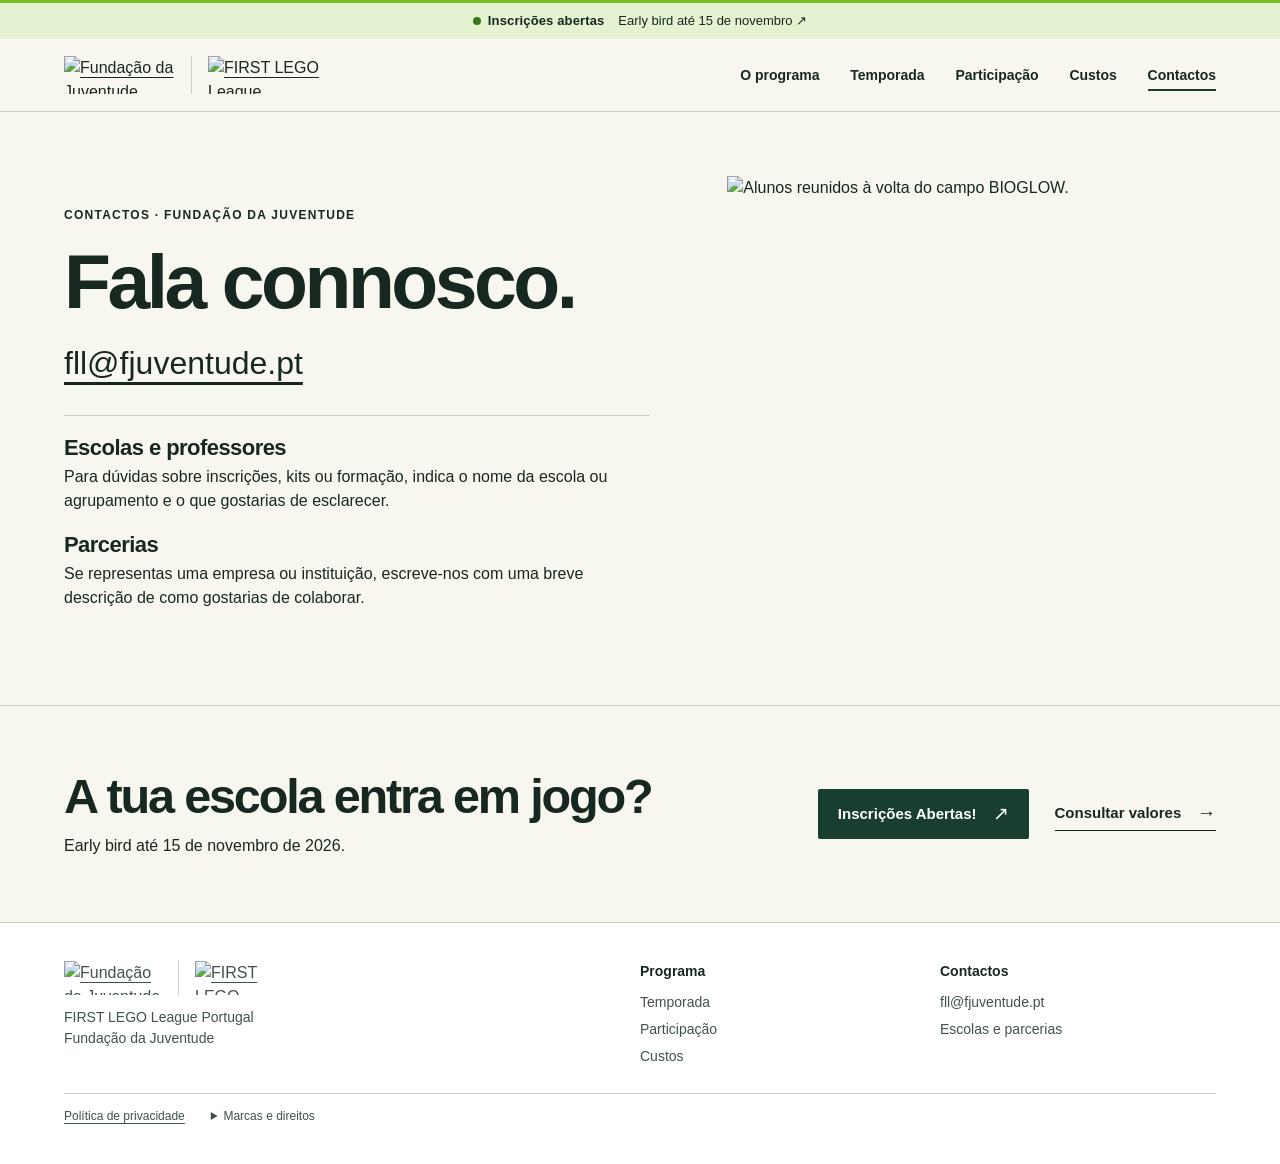
==== contactos.html @ 1ed87a84 "New website" ====
<!doctype html><html lang="pt-PT"><head><meta charset="utf-8"><meta name="viewport" content="width=device-width, initial-scale=1"><meta name="theme-color" content="#faf9f5"><title>Contactos · FIRST LEGO League Portugal</title><link rel="icon" href="media/fll.png"><link rel="stylesheet" href="styles.css"><script src="site.js" defer></script></head><body><a class="skip" href="#conteudo">Saltar para o conteúdo</a><header><div class="bar"><div class="wrap"><b>Inscrições abertas</b><a href="https://forms.cloud.microsoft/e/A6WMnKZ72Y">Early bird até 15 de novembro <span aria-hidden="true">↗</span></a></div></div><div class="top"><div class="wrap topline"><a class="logos" href="index.html" aria-label="Fundação da Juventude e FIRST LEGO League Portugal — início"><img src="media/fundacao-juventude-verde.svg" alt="Fundação da Juventude"><img src="media/fll.png" alt="FIRST LEGO League"></a><button class="menu" type="button" aria-controls="menu" aria-expanded="false">Menu <span aria-hidden="true">☰</span></button><nav id="menu" aria-label="Menu principal"><a href="index.html">O programa</a><a href="temporada.html">Temporada</a><a href="participacao.html">Participação</a><a href="custos.html">Custos</a><a href="contactos.html" aria-current="page">Contactos</a></nav></div></div></header><main id="conteudo"><section class="wrap contact-desk"><div><p class="rubric">Contactos · Fundação da Juventude</p><h1>Fala connosco.</h1><a class="mail" href="mailto:fll@fjuventude.pt">fll@fjuventude.pt</a><div class="contact-notes"><h2>Escolas e professores</h2><p>Para dúvidas sobre inscrições, kits ou formação, indica o nome da escola ou agrupamento e o que gostarias de esclarecer.</p><h2>Parcerias</h2><p>Se representas uma empresa ou instituição, escreve-nos com uma breve descrição de como gostarias de colaborar.</p></div></div><img src="media/L15.webp" alt="Alunos reunidos à volta do campo BIOGLOW." loading="lazy"></section><section class="wrap closing"><div><h2>A tua escola entra em jogo?</h2><p>Early bird até 15 de novembro de 2026.</p></div><div class="actions"><a class="action" href="https://forms.cloud.microsoft/e/A6WMnKZ72Y">Inscrições Abertas!<i aria-hidden="true">↗</i></a><a class="line" href="custos.html">Consultar valores<i aria-hidden="true">→</i></a></div></section></main><footer class="foot"><div class="wrap">
<div class="footer-top"><div><a class="logos" href="index.html" aria-label="Fundação da Juventude e FIRST LEGO League Portugal — início"><img src="media/fundacao-juventude-verde.svg" alt="Fundação da Juventude"><img src="media/fll.png" alt="FIRST LEGO League"></a><p>FIRST LEGO League Portugal<br>Fundação da Juventude</p></div>
<div class="footer-directory"><strong>Programa</strong><a href="temporada.html">Temporada</a><a href="participacao.html">Participação</a><a href="custos.html">Custos</a></div>
<div class="footer-directory"><strong>Contactos</strong><a href="mailto:fll@fjuventude.pt">fll@fjuventude.pt</a><a href="contactos.html">Escolas e parcerias</a></div></div>
<div class="footer-base"><a href="politica-de-privacidade.html">Política de privacidade</a><details><summary>Marcas e direitos</summary><p class="legal">FIRST® and the FIRST® logo are trademarks of For Inspiration and Recognition of Science and Technology (FIRST). LEGO® and SPIKE™ are trademarks of the LEGO Group. FIRST® LEGO® League and BIOGLOW™ are jointly held trademarks of FIRST and the LEGO Group. ©2026 FIRST and the LEGO Group. All rights reserved.</p></details></div></div></footer></body></html>
---- styles.css ----
:root{--ink:#162820;--forest:#123f34;--leaf:#dbf770;--paper:#faf9f5;--rule:#c9d0c4;--side:clamp(20px,5vw,90px);font-family:Inter,"Helvetica Neue",Arial,sans-serif;color:var(--ink);background:var(--paper);font-synthesis:none}
*{box-sizing:border-box}body,figure,p,h1,h2,h3{margin:0}body{line-height:1.5}img,video{display:block;max-width:100%}a{color:inherit;text-underline-offset:.24em}button{font:inherit;color:inherit;cursor:pointer}a:focus-visible,button:focus-visible,summary:focus-visible{outline:3px solid #187dd0;outline-offset:4px}main{display:block}h1,h2,h3{line-height:1.01;font-weight:650;letter-spacing:-.06em;text-wrap:balance}h1{font-size:clamp(55px,6.8vw,116px)}h2{font-size:clamp(40px,4.8vw,82px)}h3{font-size:clamp(25px,2.4vw,40px)}em{font-family:Georgia,"Times New Roman",serif;font-weight:400}p{max-width:64ch}.wrap{max-width:1640px;padding-inline:var(--side);margin-inline:auto}.skip{position:absolute;left:12px;top:-8rem;z-index:10;background:white;padding:10px}.skip:focus{top:5px}.bar{background:var(--leaf);color:var(--ink)}.bar .wrap{display:flex;justify-content:center;align-items:center;gap:14px;min-height:36px;font-size:13px;line-height:1.25;padding-block:6px}.bar b{letter-spacing:.01em}.bar b::before{content:"";display:inline-block;width:8px;height:8px;background:#186549;border-radius:50%;margin-right:7px}.bar a{text-decoration:none}.bar a:hover{text-decoration:underline}.top{border-bottom:1px solid var(--rule);background:var(--paper)}.topline,.footline{display:flex;align-items:center;justify-content:space-between;gap:24px}.topline{min-height:80px}.logos{display:inline-flex;gap:16px;align-items:center}.logos img{width:111px;height:38px;object-fit:contain}.logos img+img{border-left:1px solid var(--rule);box-sizing:content-box;padding-left:16px}nav{display:flex;gap:clamp(18px,2.4vw,37px)}nav a{font-size:14px;font-weight:550;text-decoration:none;padding:5px 0;position:relative}nav a:after{content:"";position:absolute;bottom:0;left:0;width:100%;height:2px;background:var(--forest);transform:scaleX(0);transform-origin:0;transition:transform .18s}nav a:hover:after,nav [aria-current]:after{transform:scaleX(1)}.menu{display:none}.eyebrow{font-size:12px;line-height:1.45;font-weight:700;letter-spacing:.105em;text-transform:uppercase;margin-bottom:20px}.action,.line{display:inline-flex;align-items:center;justify-content:space-between;gap:16px;text-decoration:none;font-size:15px;font-weight:650}.action{background:var(--forest);color:white;padding:14px 20px;border-radius:4px}.action:hover{background:#205844}.line{border-bottom:1px solid;padding:5px 0}.action i,.line i{font:normal 1.25em/1 Arial;transition:transform .2s}.action:hover i,.line:hover i{transform:translate(3px,-2px)}.actions{display:flex;align-items:center;gap:26px;flex-wrap:wrap}
.hero{display:grid;grid-template-columns:.84fr 1.16fr;align-items:center;gap:clamp(30px,4.5vw,80px);padding-block:clamp(28px,3.3vw,55px) clamp(40px,4vw,70px)}.hero h1{font-size:clamp(64px,7.65vw,135px);letter-spacing:-.055em;line-height:.95;margin:24px 0}.hero h1 em{color:#216147;letter-spacing:-.06em}.hero .lead{font-size:clamp(17px,1.38vw,23px);line-height:1.5;max-width:36ch;margin-bottom:24px}.figurebox{aspect-ratio:1.38;overflow:hidden;border-bottom-left-radius:clamp(24px,4vw,72px);background:#e0e4d7}.figurebox img{width:100%;height:100%;object-fit:cover;object-position:center}.caption{display:flex;align-items:center;justify-content:space-between;gap:12px;margin-top:12px;font-size:13px}.caption span{font-weight:550}.switch{background:transparent;border:1px solid #9da99e;border-radius:50%;height:36px;width:36px;display:grid;place-content:center;line-height:1;font-size:18px}.switch:hover{background:var(--leaf)}.captionControls{display:flex;gap:5px}.gallery-change{animation:photoin .28s ease-out}@keyframes photoin{from{opacity:.65;transform:scale(1.015)}to{opacity:1;transform:scale(1)}}.program{border-top:1px solid var(--rule);padding-block:clamp(50px,6vw,100px);display:grid;grid-template-columns:1fr 1fr;gap:9vw}.program h2{max-width:12ch}.program .text,.bodycopy{font-size:clamp(17px,1.5vw,23px);line-height:1.5}.program .text{margin-bottom:18px}.season{position:relative;background:#113f33;color:#fff;overflow:hidden}.season .wrap{display:grid;grid-template-columns:1fr 1fr;align-items:center;gap:5vw;padding-block:50px}.season h2{font-size:clamp(58px,7vw,106px);letter-spacing:-.08em;color:var(--leaf)}.season sup{font-size:.24em;letter-spacing:0;vertical-align:top;line-height:2}.season .bodycopy{max-width:36ch;margin:22px 0}.specimen{position:relative;height:clamp(275px,27vw,460px);display:grid;place-items:center;isolation:isolate}.specimen:before{content:"";position:absolute;width:83%;height:55%;background:#badb66;transform:skewX(-15deg) rotate(-7deg);z-index:-1}.specimen img{height:100%;width:100%;object-fit:contain;filter:drop-shadow(0 10px 8px #142a184f);transition:transform .4s}.specimen:hover img{transform:translateY(-4px) rotate(-1deg)}.closing{padding-block:clamp(42px,5vw,82px);display:flex;align-items:center;justify-content:space-between;gap:30px}.closing h2{font-size:clamp(32px,3.8vw,63px)}.closing p{margin-top:10px}.foot{border-top:1px solid var(--rule);padding-block:28px;color:#415347}.legal{font-size:11px;max-width:115ch;margin-top:24px}.footlinks{display:flex;gap:20px;flex-wrap:wrap;font-size:13px}.foot .logos img{width:98px;height:34px}
.inside{padding-block:clamp(50px,6vw,105px)}.inside h1{max-width:18ch;margin:0 0 22px}.inside .bodycopy{max-width:53ch}.editions{display:grid;grid-template-columns:1fr 1fr;gap:clamp(24px,4vw,70px);padding-bottom:64px}.edition{border-top:1px solid var(--rule);padding-top:16px}.edition .photo{width:100%;aspect-ratio:2.1;object-fit:cover;margin-bottom:20px}.edition h2,.sub h2{font-size:clamp(31px,3.6vw,60px);margin-bottom:14px}.edition p{max-width:48ch}.badge{height:40px;width:auto;object-fit:contain;margin:16px 0}.sub{padding-block:clamp(40px,5vw,76px);border-top:1px solid var(--rule)}.split{display:grid;grid-template-columns:1fr 1.1fr;gap:7vw}.sub p+p,.sub p+.line,.sub p+.action,.inside .action{margin-top:18px}.sub details{border-bottom:1px solid var(--rule);padding:14px 0}.sub summary{cursor:pointer;font-weight:650}.sub details p{padding-top:10px}.field{width:100%;max-height:370px;object-fit:contain}.film{background:#e8ebe3}.film video{width:100%;max-height:500px;border-radius:3px 3px 30px 3px;background:#10251b}.tablebox{max-width:950px}table{width:100%;border-collapse:collapse;text-align:left;font-variant-numeric:tabular-nums}th,td{padding:14px 10px;border-bottom:1px solid var(--rule)}thead{background:#e9eee4}td:not(:first-child),th:not(:first-child){text-align:right}.note{font-size:14px;margin-top:14px}.mail{font-size:clamp(24px,3.5vw,58px);overflow-wrap:anywhere}.privacy-content{max-width:82ch}.privacy-content h2{font-size:28px;margin:28px 0 10px}.privacy-content p{margin:10px 0}
@media(max-width:820px){.wrap{--side:24px}.topline{min-height:66px}.logos img{width:92px;height:32px}nav{gap:15px}.hero{gap:24px;grid-template-columns:1fr 1fr}.hero h1{font-size:clamp(55px,8vw,75px)}.figurebox{aspect-ratio:.92}.program{gap:35px}.footline{align-items:flex-start}.footlinks{justify-content:flex-end}}
@media(max-width:660px){.wrap{--side:20px}.bar .wrap{gap:6px;font-size:12px;justify-content:space-between}.bar b::before{width:6px;height:6px}.topline{flex-wrap:wrap;gap:0}.logos{gap:10px}.logos img+img{padding-left:10px}.logos img{width:84px;height:30px}.menu{display:inline-flex;align-items:center;gap:6px;border:0;padding:10px 0;background:transparent;font-weight:600;font-size:14px}.menu span{font-size:18px}nav{display:none;width:100%;padding:8px 0 16px;border-top:1px solid var(--rule);flex-wrap:wrap;gap:12px 20px}nav.open{display:flex}.hero,.program,.season .wrap,.editions,.split{grid-template-columns:1fr}.hero{padding-top:28px;gap:24px;padding-bottom:30px}.hero .eyebrow{font-size:11px;margin:0}.hero h1{font-size:clamp(58px,13vw,82px);margin:12px 0 14px}.hero .lead{font-size:16px;margin-bottom:16px;max-width:42ch}.actions{gap:18px}.action{padding:12px 15px}.figurebox{aspect-ratio:1.64;border-bottom-left-radius:32px}.caption{margin-top:8px}.program{gap:18px;padding-block:38px}.eyebrow{margin-bottom:12px}.program h2{max-width:18ch}.season .wrap{gap:12px;padding-block:40px 28px}.specimen{height:220px}.closing,.footline{align-items:flex-start;flex-direction:column;gap:18px}.footlinks{justify-content:flex-start}.inside{padding-block:36px}.inside h1{font-size:54px}.editions,.split{gap:30px}.editions{padding-bottom:36px}th,td{font-size:14px;padding:10px 6px}.sub{padding-block:36px}}
@media(prefers-reduced-motion:reduce){*,*::after{animation:none!important;transition:none!important}}

@font-face {font-family:"Axiforma";src:url("fonts/axiforma-book.otf") format("opentype");font-weight:400;font-style:normal;font-display:swap;}
@font-face {font-family:"Axiforma";src:url("fonts/axiforma-book-italic.otf") format("opentype");font-weight:400;font-style:italic;font-display:swap;}
@font-face {font-family:"Axiforma";src:url("fonts/axiforma-bold.otf") format("opentype");font-weight:700;font-style:normal;font-display:swap;}
@font-face {font-family:"Axiforma";src:url("fonts/axiforma-bold-italic.otf") format("opentype");font-weight:700;font-style:italic;font-display:swap;}
@font-face {font-family:"Axiforma";src:url("fonts/axiforma-extrabold.otf") format("opentype");font-weight:800;font-style:normal;font-display:swap;}
@font-face {font-family:"Axiforma";src:url("fonts/axiforma-extrabold-italic.otf") format("opentype");font-weight:800;font-style:italic;font-display:swap;}
:root {
  --ink:#172820; --paper:#f7f7f0; --forest:#183e30; --leaf:#76bc21;
  --bioglow-surface:#486450; --bioglow-green:#bfde8a; --bioglow-ink:#0f1821;
  font-family:"Axiforma",sans-serif;
}
body {font-size:16px}
nav a {font-weight:600}
.topline {min-height:72px}
.rubric,figcaption,.fine,small {letter-spacing:.01em}
.rubric {font-size:12px;line-height:1.4;letter-spacing:.105em;text-transform:uppercase;font-weight:700}
h1,h2,h3 {font-family:"Axiforma",sans-serif;font-weight:700;letter-spacing:-.045em;line-height:1.1}
.action {border-radius:2px}
.cover {position:relative;isolation:isolate;margin:12px clamp(12px,2vw,36px) 0;
  height:clamp(490px,43vw,715px);background:#24382c;overflow:hidden;border-bottom-right-radius:clamp(24px,4vw,72px);color:white}
.cover picture,.cover picture img,.cover:after {position:absolute;inset:0;width:100%;height:100%}
.cover picture img {object-fit:cover;object-position:50% 41%}
.cover:after {content:"";background:linear-gradient(0deg,rgba(7,22,16,.88),rgba(7,22,16,.48) 28%,transparent 68%);z-index:0}
.cover-copy {position:absolute;z-index:1;bottom:clamp(24px,3vw,52px);left:clamp(18px,3.5vw,62px);right:clamp(22px,4vw,72px)}
.cover h1 {font-size:clamp(55px,5.45vw,104px);line-height:1.04;letter-spacing:-.045em;margin:15px 0 17px}
.cover-bottom {display:flex;align-items:flex-end;justify-content:space-between;gap:2rem}
.cover-bottom p {max-width:62ch;font-size:clamp(17px,1.4vw,23px);line-height:1.25}
.cover .action {background:var(--leaf);color:var(--ink);white-space:nowrap}
.cover .action:hover {background:#94cb51}
.school,.watch,.kit-row,.fee-layout {display:grid;align-items:center;gap:clamp(32px,6vw,100px)}
.school {grid-template-columns:1.06fr 1fr;padding-block:clamp(48px,6vw,100px)}
.school img {width:100%;aspect-ratio:1.6;object-fit:cover}
.school figcaption,.display-field figcaption {font-size:13px;margin-top:9px}
.school h2,.watch h2,.kit-row h2,.end h2 {font-size:clamp(35px,4.4vw,74px)}
.school h2,.watch h2 {margin:14px 0 20px}
.school p:not(.rubric),.watch p:not(.rubric),.season-strip p:not(.rubric) {font-size:clamp(16px,1.32vw,22px);max-width:44ch;margin-bottom:14px}
.school .line {margin-top:8px}
.season-strip,.atlas {background:var(--bioglow-surface);color:#fff}
.season-strip {display:grid;grid-template-columns:1.2fr 1fr;align-items:center;overflow:hidden;padding:34px var(--side);gap:5vw}
.season-strip h2 {font-size:clamp(60px,8.3vw,142px);margin:12px 0;letter-spacing:-.075em}
sup {font-size:.24em;vertical-align:top;line-height:2.2;letter-spacing:0}
.season-strip img {height:clamp(180px,21vw,360px);width:100%;object-fit:contain}
.end {border-top:1px solid var(--rule);padding-block:clamp(36px,4vw,70px);display:flex;align-items:center;justify-content:space-between;gap:20px}
.atlas {padding:clamp(32px,4vw,70px) var(--side) 30px;display:grid;grid-template-columns:minmax(0,.9fr) minmax(0,1.15fr);column-gap:2vw;align-items:center}
.atlas h1 {font-size:clamp(66px,7.5vw,125px);margin:16px 0}
.atlas-heading p:not(.rubric) {font-size:clamp(17px,1.55vw,24px);max-width:32ch}
.display-field {text-align:center}
.display-field img {width:100%;height:clamp(260px,27vw,480px);object-fit:contain}
.field-control {grid-column:2;display:flex;justify-content:center;margin-top:16px;gap:0}
.field-control button {background:transparent;color:white;border:1px solid var(--bioglow-green);padding:10px 14px;font-weight:600;font-size:14px}
.field-control button+button {border-left:0}
.field-control button[aria-pressed="true"] {background:var(--bioglow-green);color:var(--bioglow-ink)}
.watch {grid-template-columns:.7fr 1.3fr;padding-block:clamp(40px,6vw,90px)}
.watch video {background:#162820;border-radius:0 0 30px 0;width:100%}
.fees {padding-top:clamp(35px,4vw,72px)}
.fees-intro h1 {font-size:clamp(50px,6.2vw,100px);margin:14px 0}
.fees-intro p:not(.rubric) {font-size:clamp(17px,1.35vw,22px);max-width:59ch}
.fee-section {margin:clamp(25px,3.2vw,55px) 0 50px}
.fee-layout {grid-template-columns:1.6fr 1fr;align-items:start;gap:clamp(22px,4vw,65px)}
.fee-section h2 {font-size:clamp(27px,2.7vw,44px);margin:0 0 16px}
.rate-sheet table {border-top:2px solid var(--forest)}
.rate-sheet th,.rate-sheet td {padding:11px 9px}
.rate-sheet small {display:block;font-size:12px;font-weight:500}
.rate-sheet th:first-child {padding-left:0}
.rate-sheet thead {background:transparent}
.rate-sheet td {font-size:clamp(17px,1.4vw,24px)}
.fine {font-size:13px;line-height:1.5;margin-top:13px}
.estimate {background:#e3efcf;padding:clamp(20px,2.4vw,42px);border-top:4px solid var(--forest)}
.estimate label {display:block;font-size:14px;margin-bottom:5px}
.estimate input {font-weight:600;font-family:inherit;font-size:20px;width:100%;border:1px solid #81947f;border-radius:2px;padding:6px 10px;background:var(--paper);color:var(--ink)}
dl {margin:16px 0 0}
.estimate dl div,.kit-row dl div {border-bottom:1px solid #a9b7a8;display:flex;align-items:baseline;justify-content:space-between;gap:12px;padding:7px 0}
dd {font-weight:650;font-size:clamp(20px,2vw,35px);margin:0;font-variant-numeric:tabular-nums;line-height:1.2}
.kit-row {border-top:1px solid var(--rule);padding-block:clamp(27px,3vw,54px);grid-template-columns:1fr 1fr}
.kit-row h2 {font-size:clamp(29px,3.3vw,55px);margin:12px 0}.kit-row dl {margin:0}
@media(max-width:820px){.cover h1 {font-size:clamp(45px,6vw,58px)}.fee-layout {grid-template-columns:1.2fr 1fr}.atlas {grid-template-columns:.85fr 1fr}.atlas h1 {font-size:58px}}
@media(max-width:660px){
  .cover {height:clamp(435px,66svh,625px);margin:6px 8px 0}
  .cover picture img {object-position:50% 34%}
  .cover-copy {left:17px;right:17px;bottom:22px}
  .cover:after {background:linear-gradient(0deg,#0b211af5,rgba(10,26,17,.70) 25%,transparent 72%)}
  .cover h1 {font-size:clamp(36px,9.5vw,56px);line-height:1;margin:10px 0 12px}
  .cover-bottom {display:block}
  .cover-bottom p {font-size:16px;max-width:40ch;margin-bottom:13px}
  .school,.watch,.kit-row,.fee-layout {grid-template-columns:1fr;gap:20px}
  .school {padding-block:38px}.school>div {grid-row:1}.school img {aspect-ratio:1.9}
  .school h2 br,.watch h2 br {display:none}
  .season-strip {padding:30px 20px;gap:10px;grid-template-columns:1fr}.season-strip img {height:185px}
  .end {align-items:flex-start;flex-direction:column}
  .atlas {padding:28px 20px 25px;grid-template-columns:1fr}
  .atlas h1 {font-size:clamp(58px,15.5vw,91px)}
  .display-field {margin-top:18px}.display-field img {height:clamp(195px,54vw,300px)}.field-control {grid-column:1}
  .rate-sheet table {table-layout:fixed}.rate-sheet th,.rate-sheet td {padding:9px 4px}.rate-sheet small {font-size:11px}
  .fee-section {margin-bottom:26px}.fees-intro h1 {font-size:48px}
}

/* The two BIOGLOW edition marks share this green and ink. */
.bar {background:#e4f2d1;border-top:3px solid var(--leaf)}
.bar b::before {background:#39761e}
.season-strip h2,.atlas h1 {color:var(--bioglow-green)}
.season-story,.resource-row,.contact-desk,.footer-top {display:grid;align-items:start;gap:clamp(28px,6vw,95px)}
.season-story {grid-template-columns:1.1fr 1fr;padding-block:clamp(40px,5vw,84px)}
.season-story h2,.resource-row h2 {font-size:clamp(33px,4.2vw,64px);margin:12px 0 16px}
.season-story h3 {font-size:clamp(24px,2.5vw,38px);margin:29px 0 16px}
.season-story p:not(.rubric),.resource-row p:not(.rubric) {font-size:clamp(16px,1.3vw,21px);max-width:53ch}
.season-story .line {margin-top:18px}
.watch {border-block:1px solid var(--rule)}
.resource-row {grid-template-columns:1.25fr 1fr;align-items:center;padding-block:clamp(34px,4vw,70px)}
.resource-row>a {justify-self:start}
.edition-opening {display:grid;grid-template-columns:1.1fr 1fr;column-gap:6vw;align-items:end}
.edition-opening .eyebrow {grid-column:1/-1}
.edition-opening h1 {font-size:clamp(43px,5.2vw,85px);margin:0}
.editions .edition {border:0;padding:0}
.edition .photo {height:auto;aspect-ratio:auto;object-fit:contain;border-radius:0 0 25px 0}
.edition .badge {max-width:100%;height:48px}
.support-body {align-items:start;margin-top:18px}
.support-body details:first-child {padding-top:0}
.teacher-support img {width:100%;max-width:430px;height:auto}
.table-surface {border-radius:10px 16px 5px 5px;overflow:hidden}
.rate-sheet .table-surface table {border-top:0}
.table-surface thead {background:#e5ecdf}
.rate-sheet .table-surface th:first-child {padding-left:10px}
.estimate {border-radius:6px 28px 8px 8px;border-top:0}
.contact-desk {grid-template-columns:1.2fr 1fr;align-items:center;padding-block:clamp(38px,5vw,80px)}
.contact-desk h1 {font-size:clamp(52px,6vw,97px);margin:15px 0}
.contact-desk .mail {font-size:clamp(23px,2.5vw,38px)}
.contact-desk>img {width:100%;aspect-ratio:1.05;object-fit:cover;border-radius:0 0 32px 0}
.contact-notes {border-top:1px solid var(--rule);margin-top:28px}
.contact-notes h2 {font-size:22px;letter-spacing:-.025em;margin:20px 0 5px}
.closing {border-top:1px solid var(--rule)}
.foot {background:#fff;padding-block:clamp(26px,3vw,45px)}
.footer-top {grid-template-columns:2fr 1fr 1fr;gap:24px}
.footer-top p {font-size:14px;margin-top:12px}
.footer-directory {display:grid;justify-items:start;gap:6px;font-size:14px}
.footer-directory strong {color:var(--ink);margin-bottom:4px}
.footer-directory a {text-decoration:none}.footer-directory a:hover {text-decoration:underline}
.footer-base {border-top:1px solid var(--rule);margin-top:26px;padding-top:13px;display:flex;align-items:flex-start;gap:26px;font-size:12px}
.footer-base summary {cursor:pointer}.footer-base .legal {margin-top:8px}
@media(max-width:660px){
  .edition-opening,.season-story,.resource-row,.contact-desk {grid-template-columns:1fr;gap:18px}
  .edition-opening .eyebrow {margin:0}
  .season-story h3 {margin-top:0}
  .contact-desk>img {aspect-ratio:2.3}
  .footer-top {grid-template-columns:1fr 1fr}.footer-top>div:first-child {grid-column:1/-1}
  .footer-base {flex-wrap:wrap;gap:9px 22px}
}


.global-reach {
  display:grid;
  grid-template-columns:.85fr 1.6fr;
  gap:clamp(25px,4vw,64px);
  align-items:center;
  padding-block:34px 42px;
  border-top:1px solid var(--rule);
}
.global-reach h2 {font-size:clamp(24px,2.4vw,38px);letter-spacing:-.04em;line-height:1.14}
.global-reach p {font-size:13px;margin-top:10px}
.global-reach dl {display:grid;grid-template-columns:.8fr 1fr 1.4fr;gap:14px;margin:0}
.global-reach dl div {
  display:flex;flex-direction:column;align-items:center;justify-content:center;
  min-width:0;min-height:132px;padding:20px 10px;
  background:#e4f2d1;color:var(--forest);
  clip-path:polygon(0 0,85% 0,100% 22%,100% 100%,0 100%);
}
.global-reach dt {order:2;font-size:15px;margin-top:9px}
.global-reach dd {
  font-size:clamp(30px,3.6vw,58px);letter-spacing:-.055em;line-height:1;
  color:inherit;
}
.global-reach dl div:nth-child(2) {
  clip-path:none;border-radius:32px 4px 4px 4px;
  background:var(--forest);color:white;
}
.global-reach dl div:nth-child(3) {
  clip-path:none;border-radius:4px 4px 34px 4px;
  background:var(--leaf);color:var(--ink);
}
@media(max-width:820px) {
  .global-reach {grid-template-columns:1fr;gap:24px}
}
@media(max-width:420px) {
  .global-reach dl {gap:12px}
  .global-reach dl div {min-height:108px;padding:16px 4px}
  .global-reach dd {font-size:clamp(23px,6.4vw,29px)}
  .global-reach dt {font-size:13px}
}

input,select,textarea,button {font-family:inherit}
em,.action i,.line i {font-family:inherit}
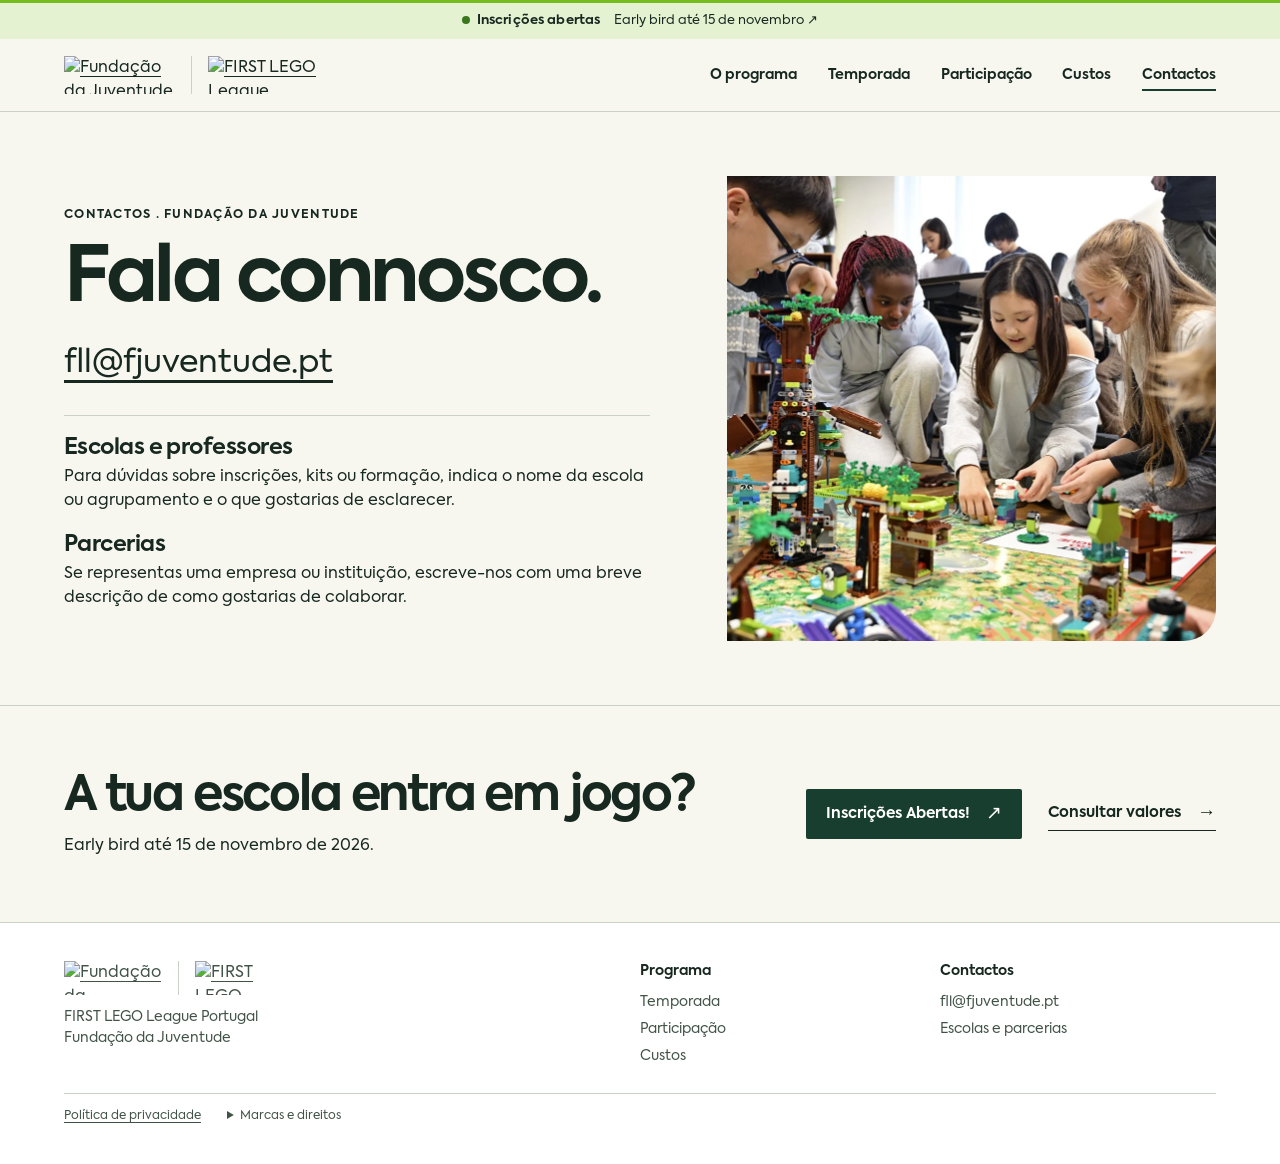
==== commit 75c74e5b: "correção" ====
--- a/contactos.html
+++ b/contactos.html
@@ -1,5 +1,5 @@
-<!doctype html><html lang="pt-PT"><head><meta charset="utf-8"><meta name="viewport" content="width=device-width, initial-scale=1"><meta name="theme-color" content="#faf9f5"><title>Contactos · FIRST LEGO League Portugal</title><link rel="icon" href="media/fll.png"><link rel="stylesheet" href="styles.css"><script src="site.js" defer></script></head><body><a class="skip" href="#conteudo">Saltar para o conteúdo</a><header><div class="bar"><div class="wrap"><b>Inscrições abertas</b><a href="https://forms.cloud.microsoft/e/A6WMnKZ72Y">Early bird até 15 de novembro <span aria-hidden="true">↗</span></a></div></div><div class="top"><div class="wrap topline"><a class="logos" href="index.html" aria-label="Fundação da Juventude e FIRST LEGO League Portugal — início"><img src="media/fundacao-juventude-verde.svg" alt="Fundação da Juventude"><img src="media/fll.png" alt="FIRST LEGO League"></a><button class="menu" type="button" aria-controls="menu" aria-expanded="false">Menu <span aria-hidden="true">☰</span></button><nav id="menu" aria-label="Menu principal"><a href="index.html">O programa</a><a href="temporada.html">Temporada</a><a href="participacao.html">Participação</a><a href="custos.html">Custos</a><a href="contactos.html" aria-current="page">Contactos</a></nav></div></div></header><main id="conteudo"><section class="wrap contact-desk"><div><p class="rubric">Contactos · Fundação da Juventude</p><h1>Fala connosco.</h1><a class="mail" href="mailto:fll@fjuventude.pt">fll@fjuventude.pt</a><div class="contact-notes"><h2>Escolas e professores</h2><p>Para dúvidas sobre inscrições, kits ou formação, indica o nome da escola ou agrupamento e o que gostarias de esclarecer.</p><h2>Parcerias</h2><p>Se representas uma empresa ou instituição, escreve-nos com uma breve descrição de como gostarias de colaborar.</p></div></div><img src="media/L15.webp" alt="Alunos reunidos à volta do campo BIOGLOW." loading="lazy"></section><section class="wrap closing"><div><h2>A tua escola entra em jogo?</h2><p>Early bird até 15 de novembro de 2026.</p></div><div class="actions"><a class="action" href="https://forms.cloud.microsoft/e/A6WMnKZ72Y">Inscrições Abertas!<i aria-hidden="true">↗</i></a><a class="line" href="custos.html">Consultar valores<i aria-hidden="true">→</i></a></div></section></main><footer class="foot"><div class="wrap">
-<div class="footer-top"><div><a class="logos" href="index.html" aria-label="Fundação da Juventude e FIRST LEGO League Portugal — início"><img src="media/fundacao-juventude-verde.svg" alt="Fundação da Juventude"><img src="media/fll.png" alt="FIRST LEGO League"></a><p>FIRST LEGO League Portugal<br>Fundação da Juventude</p></div>
+<!doctype html><html lang="pt-PT"><head><meta charset="utf-8"><meta name="viewport" content="width=device-width, initial-scale=1"><meta name="theme-color" content="#faf9f5"><title>Contactos · FIRST LEGO League Portugal</title><link rel="icon" href="fll.png"><link rel="stylesheet" href="styles.css?v=20261111-2"><script src="site.js?v=20261111-2" defer></script></head><body><a class="skip" href="#conteudo">Saltar para o conteúdo</a><header><div class="bar"><div class="wrap"><b>Inscrições abertas</b><a href="https://forms.cloud.microsoft/e/A6WMnKZ72Y">Early bird até 15 de novembro <span aria-hidden="true">↗</span></a></div></div><div class="top"><div class="wrap topline"><a class="logos" href="index.html" aria-label="Fundação da Juventude e FIRST LEGO League Portugal — início"><img src="fundacao-juventude-verde.svg" alt="Fundação da Juventude"><img src="fll.png" alt="FIRST LEGO League"></a><button class="menu" type="button" aria-controls="menu" aria-expanded="false">Menu <span aria-hidden="true">☰</span></button><nav id="menu" aria-label="Menu principal"><a href="index.html">O programa</a><a href="temporada.html">Temporada</a><a href="participacao.html">Participação</a><a href="custos.html">Custos</a><a href="contactos.html" aria-current="page">Contactos</a></nav></div></div></header><main id="conteudo"><section class="wrap contact-desk"><div><p class="rubric">Contactos · Fundação da Juventude</p><h1>Fala connosco.</h1><a class="mail" href="mailto:fll@fjuventude.pt">fll@fjuventude.pt</a><div class="contact-notes"><h2>Escolas e professores</h2><p>Para dúvidas sobre inscrições, kits ou formação, indica o nome da escola ou agrupamento e o que gostarias de esclarecer.</p><h2>Parcerias</h2><p>Se representas uma empresa ou instituição, escreve-nos com uma breve descrição de como gostarias de colaborar.</p></div></div><img src="L15.webp" alt="Alunos reunidos à volta do campo BIOGLOW." loading="lazy"></section><section class="wrap closing"><div><h2>A tua escola entra em jogo?</h2><p>Early bird até 15 de novembro de 2026.</p></div><div class="actions"><a class="action" href="https://forms.cloud.microsoft/e/A6WMnKZ72Y">Inscrições Abertas!<i aria-hidden="true">↗</i></a><a class="line" href="custos.html">Consultar valores<i aria-hidden="true">→</i></a></div></section></main><footer class="foot"><div class="wrap">
+<div class="footer-top"><div><a class="logos" href="index.html" aria-label="Fundação da Juventude e FIRST LEGO League Portugal — início"><img src="fundacao-juventude-verde.svg" alt="Fundação da Juventude"><img src="fll.png" alt="FIRST LEGO League"></a><p>FIRST LEGO League Portugal<br>Fundação da Juventude</p></div>
 <div class="footer-directory"><strong>Programa</strong><a href="temporada.html">Temporada</a><a href="participacao.html">Participação</a><a href="custos.html">Custos</a></div>
 <div class="footer-directory"><strong>Contactos</strong><a href="mailto:fll@fjuventude.pt">fll@fjuventude.pt</a><a href="contactos.html">Escolas e parcerias</a></div></div>
 <div class="footer-base"><a href="politica-de-privacidade.html">Política de privacidade</a><details><summary>Marcas e direitos</summary><p class="legal">FIRST® and the FIRST® logo are trademarks of For Inspiration and Recognition of Science and Technology (FIRST). LEGO® and SPIKE™ are trademarks of the LEGO Group. FIRST® LEGO® League and BIOGLOW™ are jointly held trademarks of FIRST and the LEGO Group. ©2026 FIRST and the LEGO Group. All rights reserved.</p></details></div></div></footer></body></html>
--- a/styles.css
+++ b/styles.css
@@ -6,12 +6,12 @@
 @media(max-width:660px){.wrap{--side:20px}.bar .wrap{gap:6px;font-size:12px;justify-content:space-between}.bar b::before{width:6px;height:6px}.topline{flex-wrap:wrap;gap:0}.logos{gap:10px}.logos img+img{padding-left:10px}.logos img{width:84px;height:30px}.menu{display:inline-flex;align-items:center;gap:6px;border:0;padding:10px 0;background:transparent;font-weight:600;font-size:14px}.menu span{font-size:18px}nav{display:none;width:100%;padding:8px 0 16px;border-top:1px solid var(--rule);flex-wrap:wrap;gap:12px 20px}nav.open{display:flex}.hero,.program,.season .wrap,.editions,.split{grid-template-columns:1fr}.hero{padding-top:28px;gap:24px;padding-bottom:30px}.hero .eyebrow{font-size:11px;margin:0}.hero h1{font-size:clamp(58px,13vw,82px);margin:12px 0 14px}.hero .lead{font-size:16px;margin-bottom:16px;max-width:42ch}.actions{gap:18px}.action{padding:12px 15px}.figurebox{aspect-ratio:1.64;border-bottom-left-radius:32px}.caption{margin-top:8px}.program{gap:18px;padding-block:38px}.eyebrow{margin-bottom:12px}.program h2{max-width:18ch}.season .wrap{gap:12px;padding-block:40px 28px}.specimen{height:220px}.closing,.footline{align-items:flex-start;flex-direction:column;gap:18px}.footlinks{justify-content:flex-start}.inside{padding-block:36px}.inside h1{font-size:54px}.editions,.split{gap:30px}.editions{padding-bottom:36px}th,td{font-size:14px;padding:10px 6px}.sub{padding-block:36px}}
 @media(prefers-reduced-motion:reduce){*,*::after{animation:none!important;transition:none!important}}
 
-@font-face {font-family:"Axiforma";src:url("fonts/axiforma-book.otf") format("opentype");font-weight:400;font-style:normal;font-display:swap;}
-@font-face {font-family:"Axiforma";src:url("fonts/axiforma-book-italic.otf") format("opentype");font-weight:400;font-style:italic;font-display:swap;}
-@font-face {font-family:"Axiforma";src:url("fonts/axiforma-bold.otf") format("opentype");font-weight:700;font-style:normal;font-display:swap;}
-@font-face {font-family:"Axiforma";src:url("fonts/axiforma-bold-italic.otf") format("opentype");font-weight:700;font-style:italic;font-display:swap;}
-@font-face {font-family:"Axiforma";src:url("fonts/axiforma-extrabold.otf") format("opentype");font-weight:800;font-style:normal;font-display:swap;}
-@font-face {font-family:"Axiforma";src:url("fonts/axiforma-extrabold-italic.otf") format("opentype");font-weight:800;font-style:italic;font-display:swap;}
+@font-face {font-family:"Axiforma";src:url("axiforma-book.otf") format("opentype");font-weight:400;font-style:normal;font-display:swap;}
+@font-face {font-family:"Axiforma";src:url("axiforma-book-italic.otf") format("opentype");font-weight:400;font-style:italic;font-display:swap;}
+@font-face {font-family:"Axiforma";src:url("axiforma-bold.otf") format("opentype");font-weight:700;font-style:normal;font-display:swap;}
+@font-face {font-family:"Axiforma";src:url("axiforma-bold-italic.otf") format("opentype");font-weight:700;font-style:italic;font-display:swap;}
+@font-face {font-family:"Axiforma";src:url("axiforma-extrabold.otf") format("opentype");font-weight:800;font-style:normal;font-display:swap;}
+@font-face {font-family:"Axiforma";src:url("axiforma-extrabold-italic.otf") format("opentype");font-weight:800;font-style:italic;font-display:swap;}
 :root {
   --ink:#172820; --paper:#f7f7f0; --forest:#183e30; --leaf:#76bc21;
   --bioglow-surface:#486450; --bioglow-green:#bfde8a; --bioglow-ink:#0f1821;
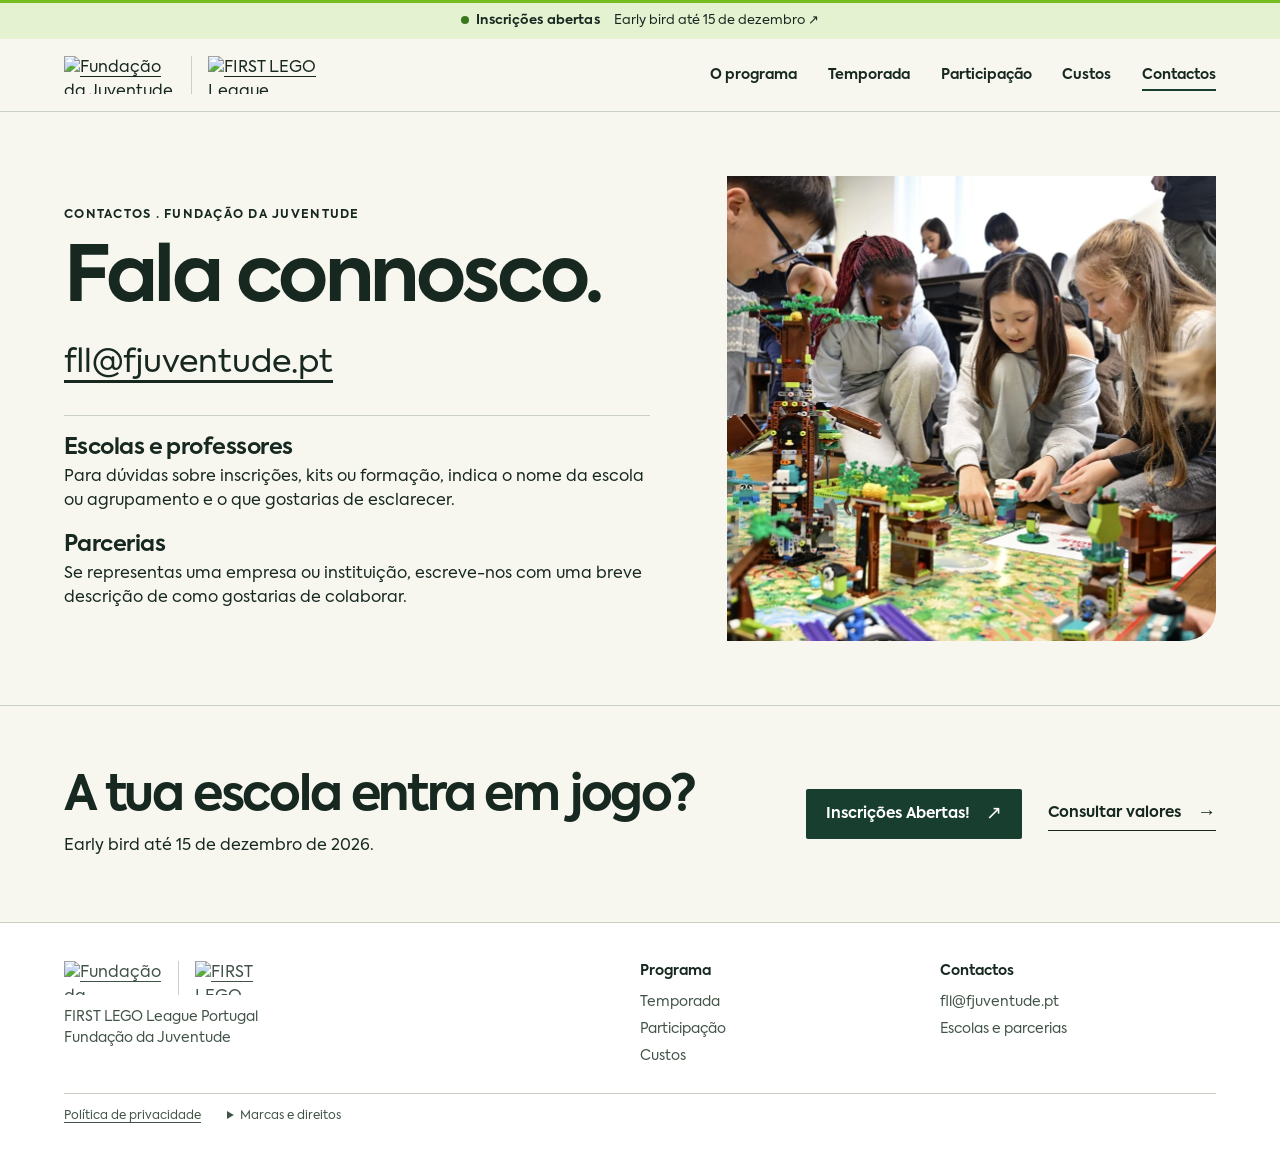
==== commit 2677b510: "Atualização das condições  e early bird até 15 de dezembro" ====
--- a/contactos.html
+++ b/contactos.html
@@ -1,4 +1,4 @@
-<!doctype html><html lang="pt-PT"><head><meta charset="utf-8"><meta name="viewport" content="width=device-width, initial-scale=1"><meta name="theme-color" content="#faf9f5"><title>Contactos · FIRST LEGO League Portugal</title><link rel="icon" href="fll.png"><link rel="stylesheet" href="styles.css?v=20261111-2"><script src="site.js?v=20261111-2" defer></script></head><body><a class="skip" href="#conteudo">Saltar para o conteúdo</a><header><div class="bar"><div class="wrap"><b>Inscrições abertas</b><a href="https://forms.cloud.microsoft/e/A6WMnKZ72Y">Early bird até 15 de novembro <span aria-hidden="true">↗</span></a></div></div><div class="top"><div class="wrap topline"><a class="logos" href="index.html" aria-label="Fundação da Juventude e FIRST LEGO League Portugal — início"><img src="fundacao-juventude-verde.svg" alt="Fundação da Juventude"><img src="fll.png" alt="FIRST LEGO League"></a><button class="menu" type="button" aria-controls="menu" aria-expanded="false">Menu <span aria-hidden="true">☰</span></button><nav id="menu" aria-label="Menu principal"><a href="index.html">O programa</a><a href="temporada.html">Temporada</a><a href="participacao.html">Participação</a><a href="custos.html">Custos</a><a href="contactos.html" aria-current="page">Contactos</a></nav></div></div></header><main id="conteudo"><section class="wrap contact-desk"><div><p class="rubric">Contactos · Fundação da Juventude</p><h1>Fala connosco.</h1><a class="mail" href="mailto:fll@fjuventude.pt">fll@fjuventude.pt</a><div class="contact-notes"><h2>Escolas e professores</h2><p>Para dúvidas sobre inscrições, kits ou formação, indica o nome da escola ou agrupamento e o que gostarias de esclarecer.</p><h2>Parcerias</h2><p>Se representas uma empresa ou instituição, escreve-nos com uma breve descrição de como gostarias de colaborar.</p></div></div><img src="L15.webp" alt="Alunos reunidos à volta do campo BIOGLOW." loading="lazy"></section><section class="wrap closing"><div><h2>A tua escola entra em jogo?</h2><p>Early bird até 15 de novembro de 2026.</p></div><div class="actions"><a class="action" href="https://forms.cloud.microsoft/e/A6WMnKZ72Y">Inscrições Abertas!<i aria-hidden="true">↗</i></a><a class="line" href="custos.html">Consultar valores<i aria-hidden="true">→</i></a></div></section></main><footer class="foot"><div class="wrap">
+<!doctype html><html lang="pt-PT"><head><meta charset="utf-8"><meta name="viewport" content="width=device-width, initial-scale=1"><meta name="theme-color" content="#faf9f5"><title>Contactos · FIRST LEGO League Portugal</title><link rel="icon" href="fll.png"><link rel="stylesheet" href="styles.css?v=20261112-3"><script src="site.js?v=20261112-3" defer></script></head><body><a class="skip" href="#conteudo">Saltar para o conteúdo</a><header><div class="bar"><div class="wrap"><b>Inscrições abertas</b><a href="https://forms.cloud.microsoft/e/A6WMnKZ72Y">Early bird até 15 de dezembro <span aria-hidden="true">↗</span></a></div></div><div class="top"><div class="wrap topline"><a class="logos" href="index.html" aria-label="Fundação da Juventude e FIRST LEGO League Portugal — início"><img src="fundacao-juventude-verde.svg" alt="Fundação da Juventude"><img src="fll.png" alt="FIRST LEGO League"></a><button class="menu" type="button" aria-controls="menu" aria-expanded="false">Menu <span aria-hidden="true">☰</span></button><nav id="menu" aria-label="Menu principal"><a href="index.html">O programa</a><a href="temporada.html">Temporada</a><a href="participacao.html">Participação</a><a href="custos.html">Custos</a><a href="contactos.html" aria-current="page">Contactos</a></nav></div></div></header><main id="conteudo"><section class="wrap contact-desk"><div><p class="rubric">Contactos · Fundação da Juventude</p><h1>Fala connosco.</h1><a class="mail" href="mailto:fll@fjuventude.pt">fll@fjuventude.pt</a><div class="contact-notes"><h2>Escolas e professores</h2><p>Para dúvidas sobre inscrições, kits ou formação, indica o nome da escola ou agrupamento e o que gostarias de esclarecer.</p><h2>Parcerias</h2><p>Se representas uma empresa ou instituição, escreve-nos com uma breve descrição de como gostarias de colaborar.</p></div></div><img src="L15.webp" alt="Alunos reunidos à volta do campo BIOGLOW." loading="lazy"></section><section class="wrap closing"><div><h2>A tua escola entra em jogo?</h2><p>Early bird até 15 de dezembro de 2026.</p></div><div class="actions"><a class="action" href="https://forms.cloud.microsoft/e/A6WMnKZ72Y">Inscrições Abertas!<i aria-hidden="true">↗</i></a><a class="line" href="custos.html">Consultar valores<i aria-hidden="true">→</i></a></div></section></main><footer class="foot"><div class="wrap">
 <div class="footer-top"><div><a class="logos" href="index.html" aria-label="Fundação da Juventude e FIRST LEGO League Portugal — início"><img src="fundacao-juventude-verde.svg" alt="Fundação da Juventude"><img src="fll.png" alt="FIRST LEGO League"></a><p>FIRST LEGO League Portugal<br>Fundação da Juventude</p></div>
 <div class="footer-directory"><strong>Programa</strong><a href="temporada.html">Temporada</a><a href="participacao.html">Participação</a><a href="custos.html">Custos</a></div>
 <div class="footer-directory"><strong>Contactos</strong><a href="mailto:fll@fjuventude.pt">fll@fjuventude.pt</a><a href="contactos.html">Escolas e parcerias</a></div></div>
--- a/styles.css
+++ b/styles.css
@@ -196,3 +196,32 @@
 
 input,select,textarea,button {font-family:inherit}
 em,.action i,.line i {font-family:inherit}
+
+
+.edition-facts {margin-top:20px}
+.edition-facts div {border-top:1px solid var(--rule);padding:11px 0}
+.edition-facts dt {font-size:13px;margin-bottom:5px}
+.edition-facts dd {font-size:17px;line-height:1.45;letter-spacing:0}
+.edition-facts small {display:block;font-size:14px;font-weight:400}
+.edition-kit {font-size:14px;margin-top:16px}
+.fee-choice {display:flex;align-items:flex-end;justify-content:space-between;gap:20px;margin-bottom:16px}
+.fee-choice h2 {margin:0}
+.age-choice {border:0;padding:0;margin:0;min-width:0}
+.age-choice legend {font-size:14px;font-weight:700;margin-bottom:8px;padding:0}
+.age-options {display:flex;gap:5px;padding:5px;background:#e5ecdf;border-radius:9px}
+.age-options label {position:relative;cursor:pointer;flex:1}
+.age-options input {position:absolute;opacity:0;width:1px;height:1px}
+.age-options span {display:block;padding:11px 18px;text-align:center;font-size:15px;font-weight:700;border-radius:5px;white-space:nowrap}
+.age-options input:checked + span {background:var(--forest);color:#fff}
+.age-options input:focus-visible + span {outline:3px solid #187dd0;outline-offset:2px}
+.included-list {list-style:none;padding:0;margin:0}
+.included-list li {padding:8px 0;border-bottom:1px solid var(--rule)}
+select:focus-visible,input:focus-visible {outline:3px solid #187dd0;outline-offset:3px}
+@media(max-width:660px){.fee-choice {align-items:flex-start;flex-direction:column;gap:15px}.age-choice {width:100%}}
+
+.rate-sheet .table-surface td {font-size:clamp(15px,1.2vw,21px)}
+@media(max-width:660px){
+ .rate-sheet .table-surface th,.rate-sheet .table-surface td {font-size:12px;overflow-wrap:normal}
+ .rate-sheet .table-surface th:first-child {width:25%;padding-left:5px}
+ .rate-sheet .table-surface small {font-size:10px}
+}
